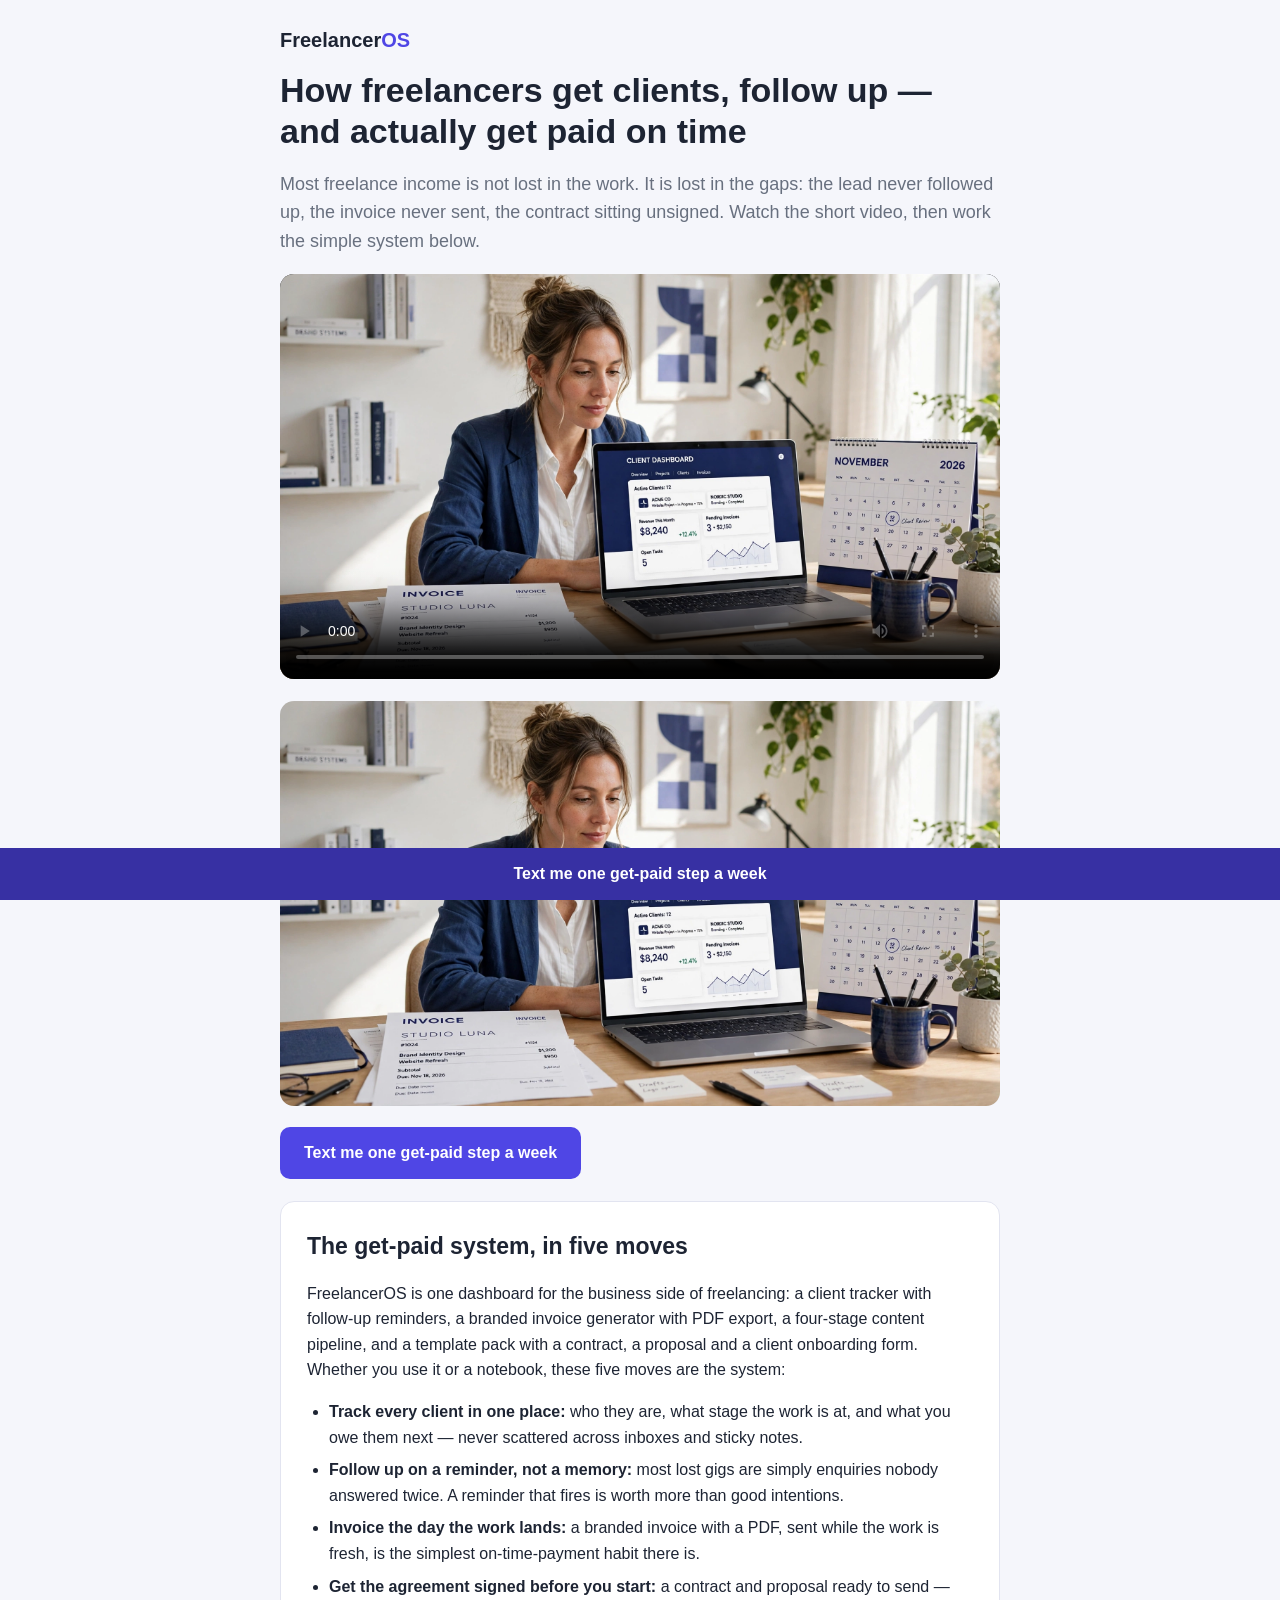
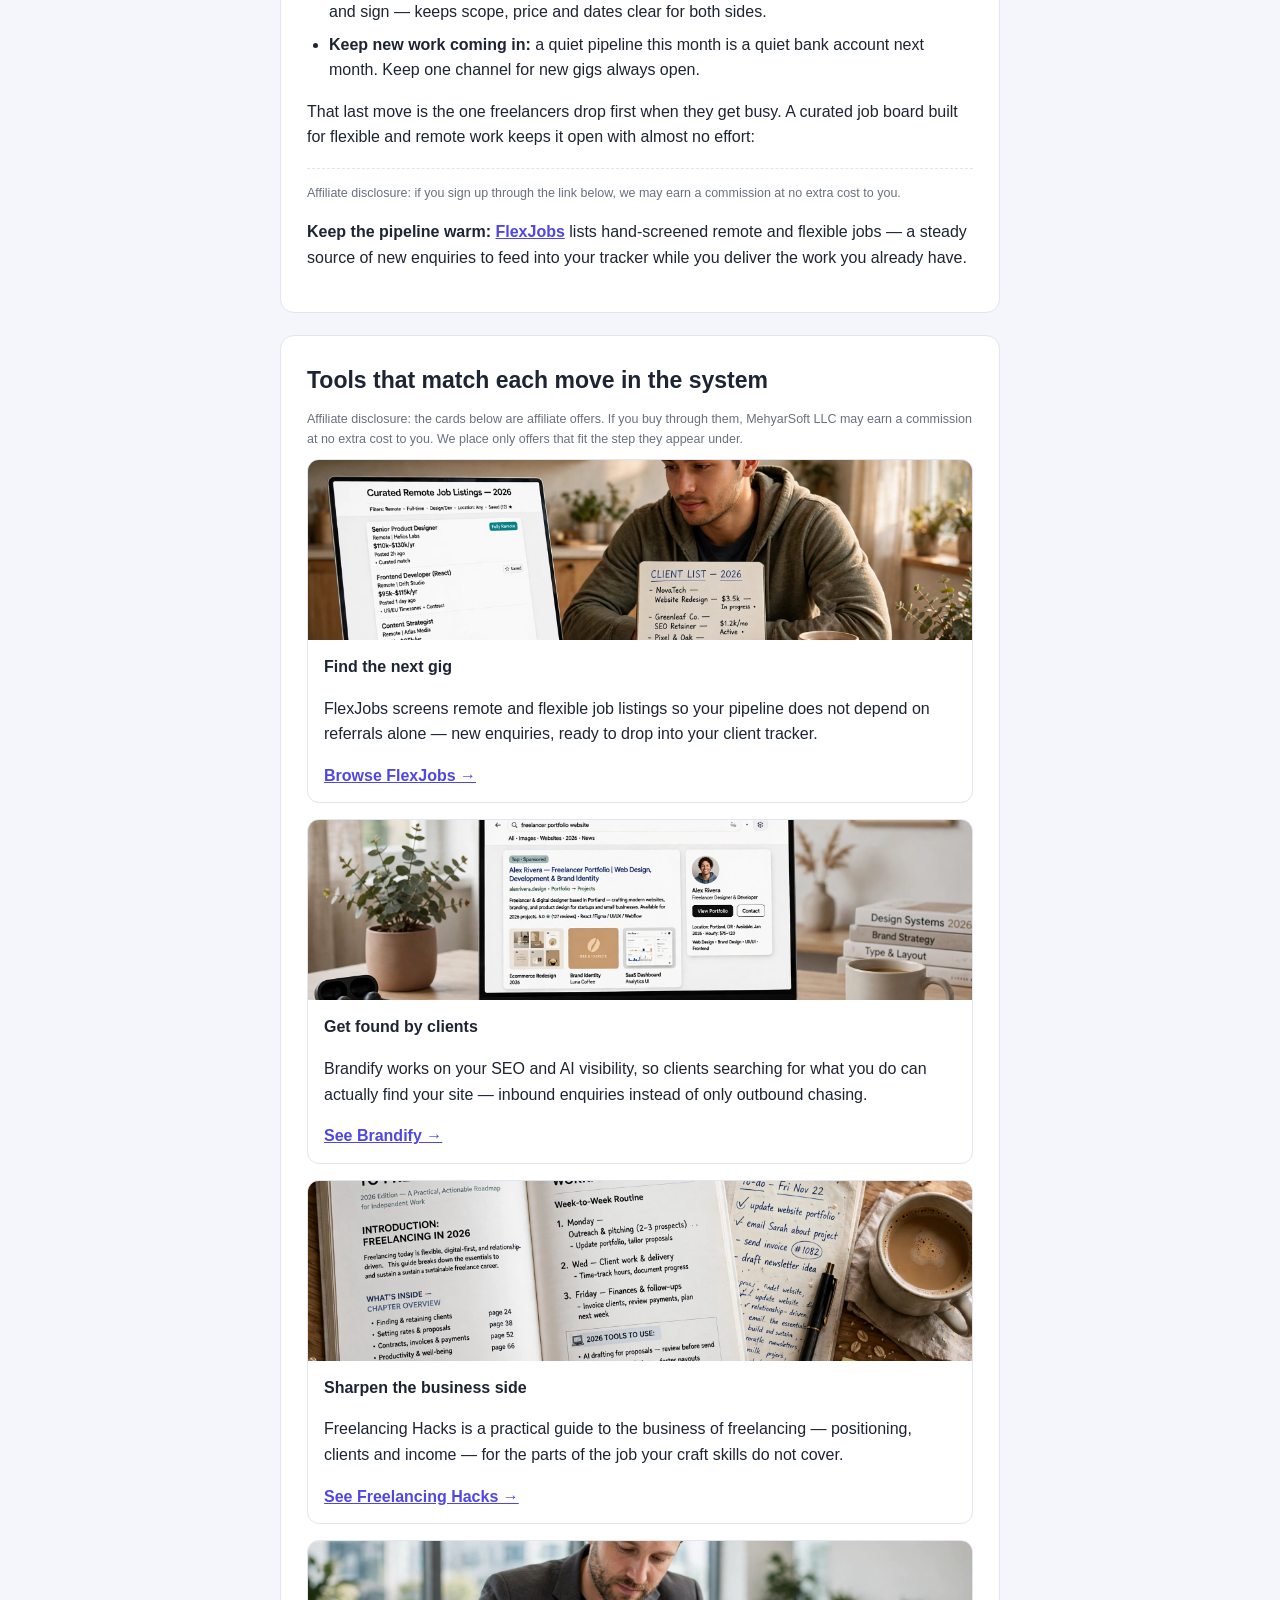
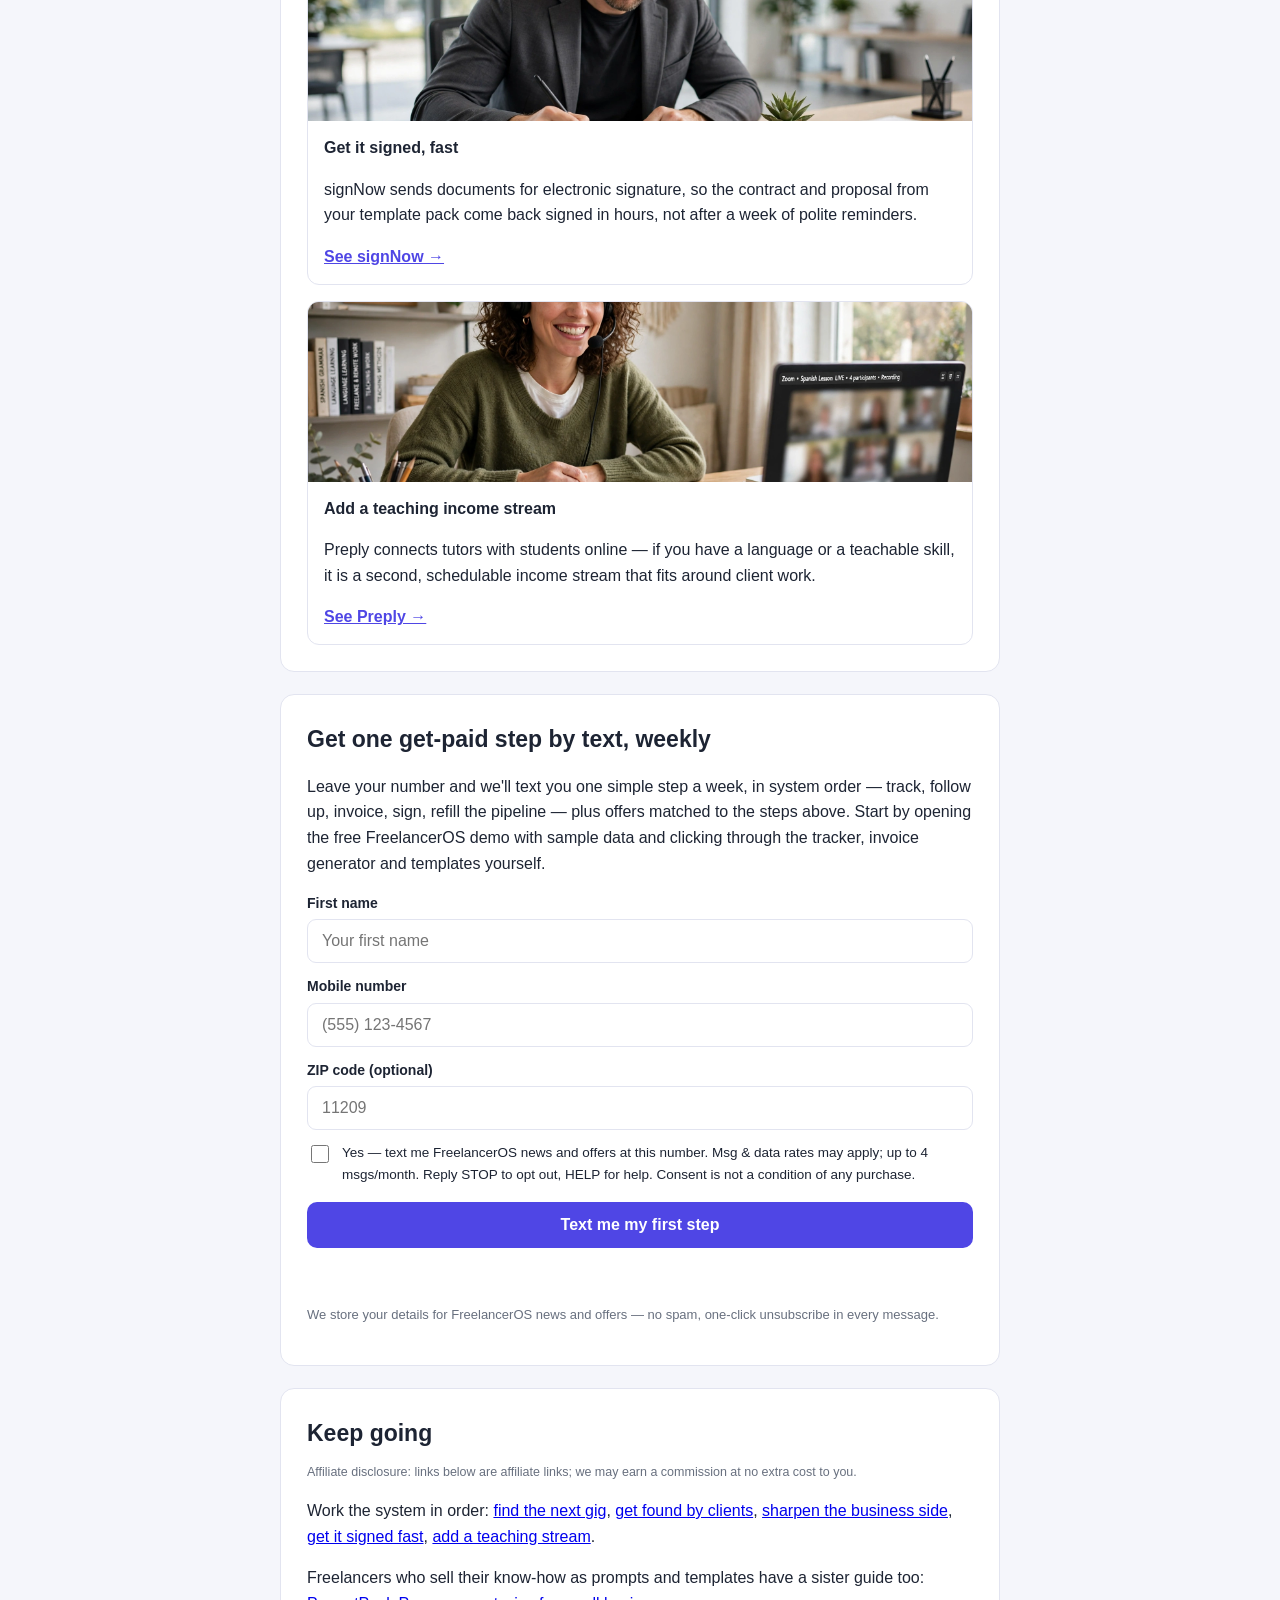
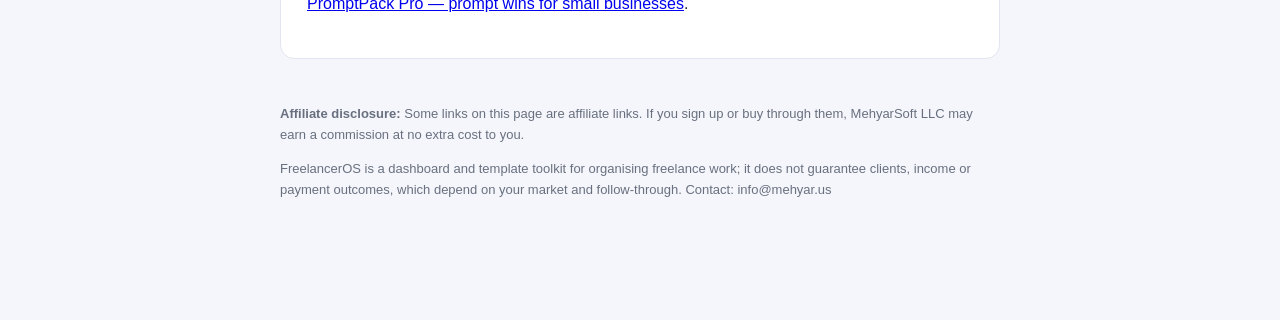
==== get-paid/index.html @ aeab5cea "LP-12 FreelancerOS get-paid funnel page: subscribe-phone endpoint (freelanceros_sms_subscribers) + p" ====
<!DOCTYPE html>
<html lang="en">
<head>
<meta charset="UTF-8">
<meta name="viewport" content="width=device-width, initial-scale=1.0">
<title>How Freelancers Get Clients, Follow Up and Get Paid on Time | FreelancerOS</title>
<meta name="description" content="Freelancing falls apart in the follow-up. A simple system to track clients, send branded invoices, get contracts signed and keep new work coming in — plus the tools that help.">
<meta property="og:title" content="Freelancers: Stop Losing Work in the Follow-Up">
<meta property="og:description" content="Track every client, follow up on time, invoice in your own brand and get signed faster — one dashboard, plus the tools that keep new gigs coming in.">
<meta property="og:type" content="article">
<meta property="og:url" content="https://freelanceros.mehyar.us/get-paid/">
<meta property="og:image" content="https://freelanceros.mehyar.us/get-paid/hero.webp">
<style>
:root{--ink:#1d2433;--muted:#68707f;--accent:#4f46e5;--accent-dark:#3730a3;--bg:#f5f6fb;--card:#fff;--line:#e2e4f0;--ok:#177245}
*{box-sizing:border-box}body{margin:0;font-family:-apple-system,BlinkMacSystemFont,"Segoe UI",Roboto,Helvetica,Arial,sans-serif;color:var(--ink);background:var(--bg);line-height:1.6;padding-bottom:76px}
.wrap{max-width:760px;margin:0 auto;padding:0 20px}
.brand{font-weight:800;font-size:20px;padding:24px 0 4px}.brand span{color:var(--accent)}
h1{font-size:34px;line-height:1.2;margin:10px 0 12px}.hero p{font-size:18px;color:var(--muted)}
video{width:100%;border-radius:14px;background:#000}
.hero-img{width:100%;border-radius:14px;margin-top:14px}
.cta{display:inline-block;background:var(--accent);color:#fff;text-decoration:none;font-weight:700;padding:13px 24px;border-radius:10px;margin-top:14px}
section{background:var(--card);border:1px solid var(--line);border-radius:14px;padding:26px;margin:22px 0}
h2{font-size:23px;margin:0 0 10px}ul{padding-left:22px}li{margin-bottom:7px}
.disclosure{font-size:12.5px;color:var(--muted);margin:0 0 10px}
.cards{display:grid;gap:16px}.ocard{border:1px solid var(--line);border-radius:12px;overflow:hidden}.ocard img{width:100%;height:180px;object-fit:cover;display:block}.ocard div{padding:14px 16px}.ocard a{color:var(--accent);font-weight:700}
.affiliate{border-top:1px dashed var(--line);margin-top:18px;padding-top:14px}.affiliate a{color:var(--accent);font-weight:700}
form{display:grid;gap:12px}label{font-size:14px;font-weight:600;display:block;margin-bottom:5px}
input[type=text],input[type=tel]{width:100%;padding:12px 14px;border:1px solid var(--line);border-radius:9px;font-size:16px}
.consent{display:flex;gap:10px;align-items:flex-start;font-size:13.5px;font-weight:400}.consent input{margin-top:3px;width:18px;height:18px;flex:none}
button{background:var(--accent);color:#fff;border:0;border-radius:10px;padding:14px;font-size:16px;font-weight:700;cursor:pointer}
.form-note{font-size:13px;color:var(--muted)}.form-msg{font-size:14px;min-height:20px}.form-msg.ok{color:var(--ok)}.form-msg.err{color:#b3261e}
footer{font-size:13px;color:var(--muted);padding:10px 0 30px}
.sticky{position:fixed;left:0;right:0;bottom:0;background:var(--accent-dark);text-align:center;padding:13px}.sticky a{color:#fff;font-weight:700;text-decoration:none}
</style>
</head>
<body>
<div class="wrap">

<!-- STEP 1 HERO -->
<div class="hero">
<div class="brand">Freelancer<span>OS</span></div>
<h1>How freelancers get clients, follow up — and actually get paid on time</h1>
<p>Most freelance income is not lost in the work. It is lost in the gaps: the lead never followed up, the invoice never sent, the contract sitting unsigned. Watch the short video, then work the simple system below.</p>
<video controls preload="metadata" poster="hero.webp" src="https://cdn.mehyar.us/freelanceros/get-paid.mp4"></video>
<img class="hero-img" src="hero.webp" alt="A freelance designer in a bright home office checking a clean client dashboard on a laptop, invoices and a calendar beside her">
<br><a class="cta" href="#text-signup">Text me one get-paid step a week</a>
</div>

<!-- STEP 2 VALUE + WOVEN OFFER -->
<section>
<h2>The get-paid system, in five moves</h2>
<p>FreelancerOS is one dashboard for the business side of freelancing: a client tracker with follow-up reminders, a branded invoice generator with PDF export, a four-stage content pipeline, and a template pack with a contract, a proposal and a client onboarding form. Whether you use it or a notebook, these five moves are the system:</p>
<ul>
<li><b>Track every client in one place:</b> who they are, what stage the work is at, and what you owe them next — never scattered across inboxes and sticky notes.</li>
<li><b>Follow up on a reminder, not a memory:</b> most lost gigs are simply enquiries nobody answered twice. A reminder that fires is worth more than good intentions.</li>
<li><b>Invoice the day the work lands:</b> a branded invoice with a PDF, sent while the work is fresh, is the simplest on-time-payment habit there is.</li>
<li><b>Get the agreement signed before you start:</b> a contract and proposal ready to send — and sign — keeps scope, price and dates clear for both sides.</li>
<li><b>Keep new work coming in:</b> a quiet pipeline this month is a quiet bank account next month. Keep one channel for new gigs always open.</li>
</ul>
<p>That last move is the one freelancers drop first when they get busy. A curated job board built for flexible and remote work keeps it open with almost no effort:</p>
<div class="affiliate">
<p class="disclosure">Affiliate disclosure: if you sign up through the link below, we may earn a commission at no extra cost to you.</p>
<p><b>Keep the pipeline warm:</b> <a href="https://go.mehyar.us/77d11496e107" rel="sponsored" target="_blank">FlexJobs</a> lists hand-screened remote and flexible jobs — a steady source of new enquiries to feed into your tracker while you deliver the work you already have.</p>
</div>
</section>

<!-- STEP 3 OFFER CARDS -->
<section>
<h2>Tools that match each move in the system</h2>
<p class="disclosure">Affiliate disclosure: the cards below are affiliate offers. If you buy through them, MehyarSoft LLC may earn a commission at no extra cost to you. We place only offers that fit the step they appear under.</p>
<div class="cards">
<div class="ocard"><img src="card-flexjobs.webp" alt="A freelancer browsing curated remote job listings on a laptop at a kitchen table"><div><b>Find the next gig</b><p>FlexJobs screens remote and flexible job listings so your pipeline does not depend on referrals alone — new enquiries, ready to drop into your client tracker.</p><a href="https://go.mehyar.us/77d11496e107" rel="sponsored" target="_blank">Browse FlexJobs →</a></div></div>
<div class="ocard"><img src="card-brandify.webp" alt="A freelancer's portfolio website appearing in search results on a laptop screen"><div><b>Get found by clients</b><p>Brandify works on your SEO and AI visibility, so clients searching for what you do can actually find your site — inbound enquiries instead of only outbound chasing.</p><a href="https://go.mehyar.us/6a2f6483fe52" rel="sponsored" target="_blank">See Brandify →</a></div></div>
<div class="ocard"><img src="card-hacks.webp" alt="An open practical guidebook about freelancing on a desk beside a notebook and coffee"><div><b>Sharpen the business side</b><p>Freelancing Hacks is a practical guide to the business of freelancing — positioning, clients and income — for the parts of the job your craft skills do not cover.</p><a href="https://go.mehyar.us/88a47c7dd7df" rel="sponsored" target="_blank">See Freelancing Hacks →</a></div></div>
<div class="ocard"><img src="card-signnow.webp" alt="A client signing a contract electronically on a tablet with a stylus"><div><b>Get it signed, fast</b><p>signNow sends documents for electronic signature, so the contract and proposal from your template pack come back signed in hours, not after a week of polite reminders.</p><a href="https://go.mehyar.us/80c5aa610af0" rel="sponsored" target="_blank">See signNow →</a></div></div>
<div class="ocard"><img src="card-preply.webp" alt="A freelancer teaching a language lesson over a video call from a home office"><div><b>Add a teaching income stream</b><p>Preply connects tutors with students online — if you have a language or a teachable skill, it is a second, schedulable income stream that fits around client work.</p><a href="https://go.mehyar.us/95b31007f829" rel="sponsored" target="_blank">See Preply →</a></div></div>
</div>
</section>

<!-- STEP 4 SIGNUP -->
<section id="text-signup">
<h2>Get one get-paid step by text, weekly</h2>
<p>Leave your number and we'll text you one simple step a week, in system order — track, follow up, invoice, sign, refill the pipeline — plus offers matched to the steps above. Start by opening the free FreelancerOS demo with sample data and clicking through the tracker, invoice generator and templates yourself.</p>
<form id="sms-form" novalidate>
<div><label for="f-name">First name</label><input type="text" id="f-name" name="first_name" autocomplete="given-name" placeholder="Your first name"></div>
<div><label for="f-phone">Mobile number</label><input type="tel" id="f-phone" name="phone" autocomplete="tel" placeholder="(555) 123-4567" required></div>
<div><label for="f-zip">ZIP code (optional)</label><input type="text" id="f-zip" name="zip" autocomplete="postal-code" inputmode="numeric" placeholder="11209"></div>
<label class="consent" for="f-consent"><input type="checkbox" id="f-consent" name="sms_consent" value="true"><span>Yes — text me FreelancerOS news and offers at this number. Msg &amp; data rates may apply; up to 4 msgs/month. Reply STOP to opt out, HELP for help. Consent is not a condition of any purchase.</span></label>
<button type="submit">Text me my first step</button>
<div class="form-msg" id="form-msg" role="status"></div>
<p class="form-note">We store your details for FreelancerOS news and offers — no spam, one-click unsubscribe in every message.</p>
</form>
</section>

<!-- STEP 5 MORE / EXIT -->
<section>
<h2>Keep going</h2>
<p class="disclosure">Affiliate disclosure: links below are affiliate links; we may earn a commission at no extra cost to you.</p>
<p>Work the system in order: <a href="https://go.mehyar.us/77d11496e107" rel="sponsored" target="_blank">find the next gig</a>, <a href="https://go.mehyar.us/6a2f6483fe52" rel="sponsored" target="_blank">get found by clients</a>, <a href="https://go.mehyar.us/88a47c7dd7df" rel="sponsored" target="_blank">sharpen the business side</a>, <a href="https://go.mehyar.us/80c5aa610af0" rel="sponsored" target="_blank">get it signed fast</a>, <a href="https://go.mehyar.us/95b31007f829" rel="sponsored" target="_blank">add a teaching stream</a>.</p>
<p>Freelancers who sell their know-how as prompts and templates have a sister guide too: <a href="https://promptpack.mehyar.us/prompt-wins/">PromptPack Pro — prompt wins for small businesses</a>.</p>
</section>

<footer>
<p><b>Affiliate disclosure:</b> Some links on this page are affiliate links. If you sign up or buy through them, MehyarSoft LLC may earn a commission at no extra cost to you.</p>
<p>FreelancerOS is a dashboard and template toolkit for organising freelance work; it does not guarantee clients, income or payment outcomes, which depend on your market and follow-through. Contact: info@mehyar.us</p>
</footer>
</div>
<div class="sticky"><a href="#text-signup">Text me one get-paid step a week</a></div>
<script>
document.getElementById('sms-form').addEventListener('submit', async function(e){e.preventDefault();var msg=document.getElementById('form-msg');var phone=document.getElementById('f-phone').value.trim();var consent=document.getElementById('f-consent').checked;msg.className='form-msg';if(!phone){msg.classList.add('err');msg.textContent='Please enter your mobile number.';return;}if(!consent){msg.classList.add('err');msg.textContent='Please tick the consent box so we are allowed to text you.';return;}var payload={phone:phone,first_name:document.getElementById('f-name').value.trim(),zip:document.getElementById('f-zip').value.trim(),sms_consent:true,source:'get-paid',consent_version:'fleet-sms-v1-2026-11-21'};try{var res=await fetch('https://freelanceros.mehyar.us/api/subscribe-phone',{method:'POST',headers:{'Content-Type':'application/json'},body:JSON.stringify(payload)});var data=await res.json();if(data&&data.ok){msg.classList.add('ok');msg.textContent='You are in — watch for a confirmation text. Reply STOP anytime to end.';e.target.reset();}else{msg.classList.add('err');msg.textContent='Something went wrong: '+((data&&data.error)||'please try again.');}}catch(err){msg.classList.add('err');msg.textContent='Could not reach the signup service — please try again in a moment.';}});
</script>
</body>
</html>
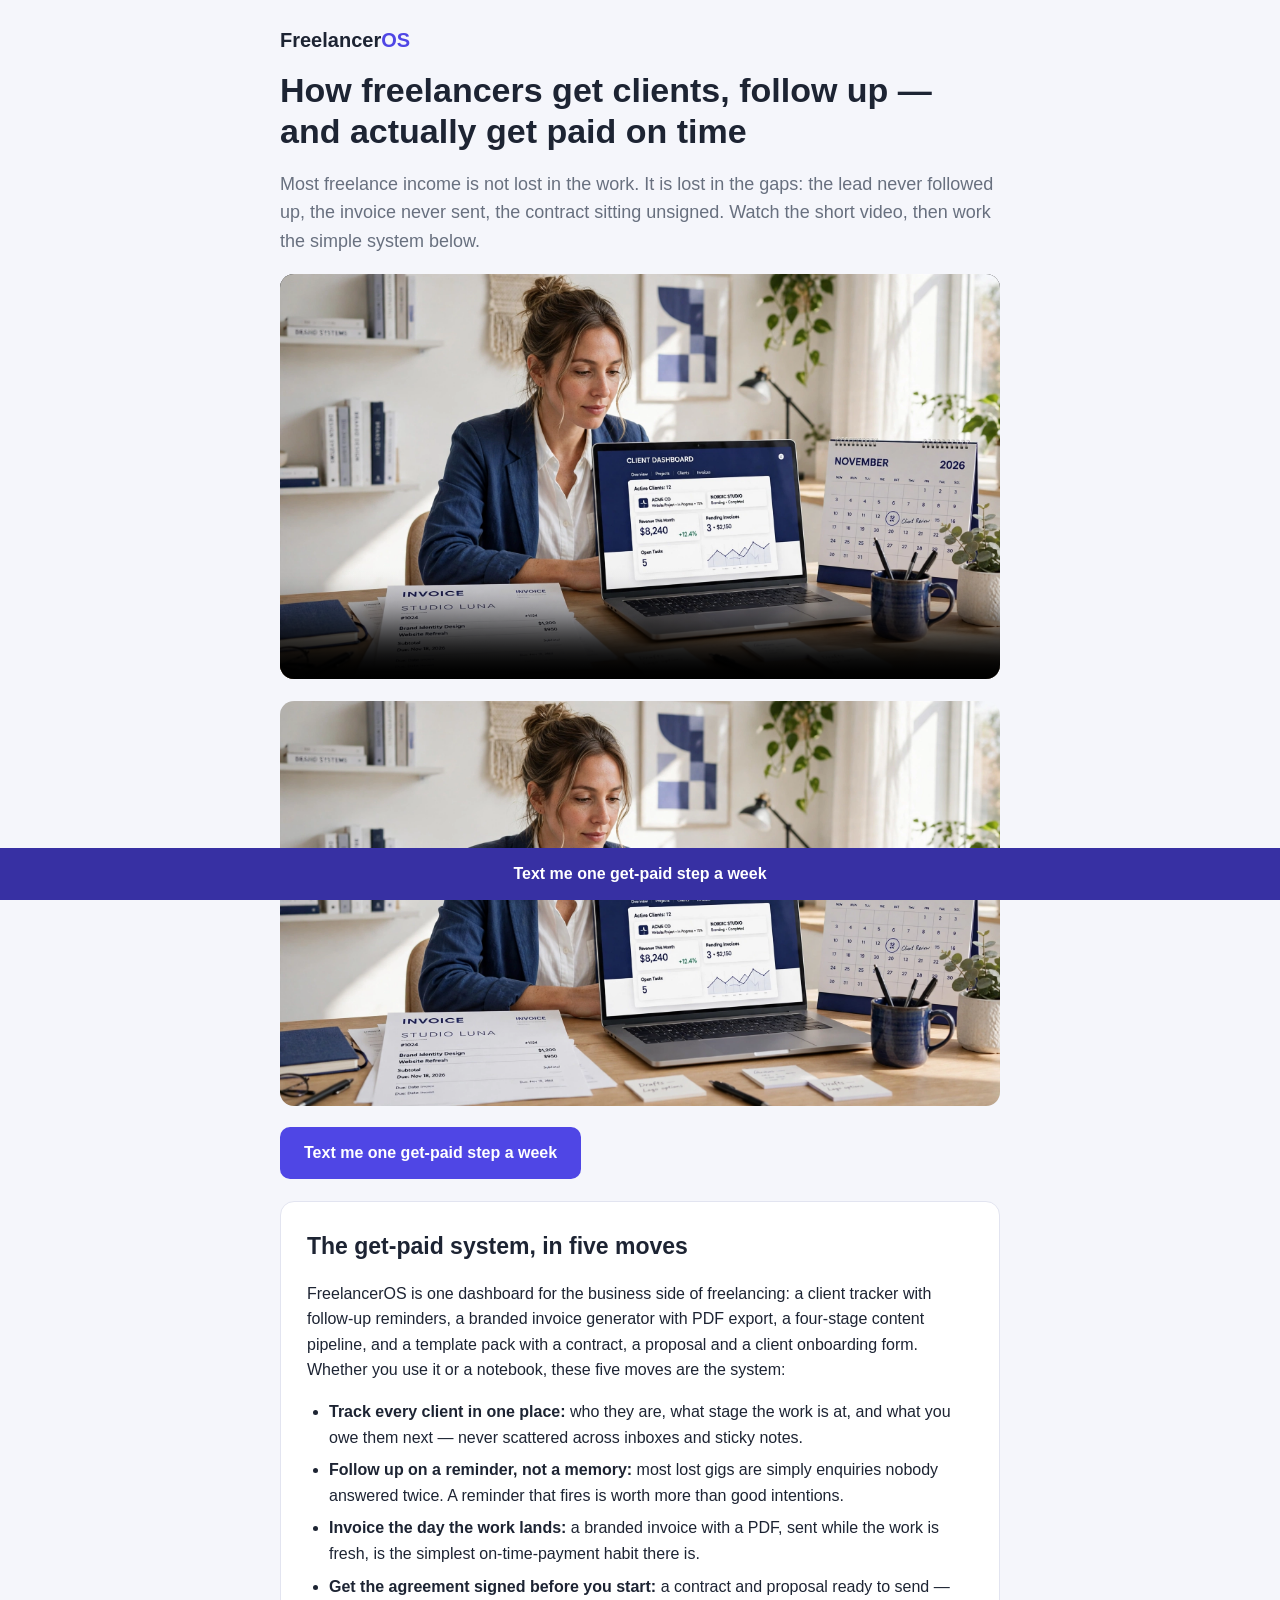
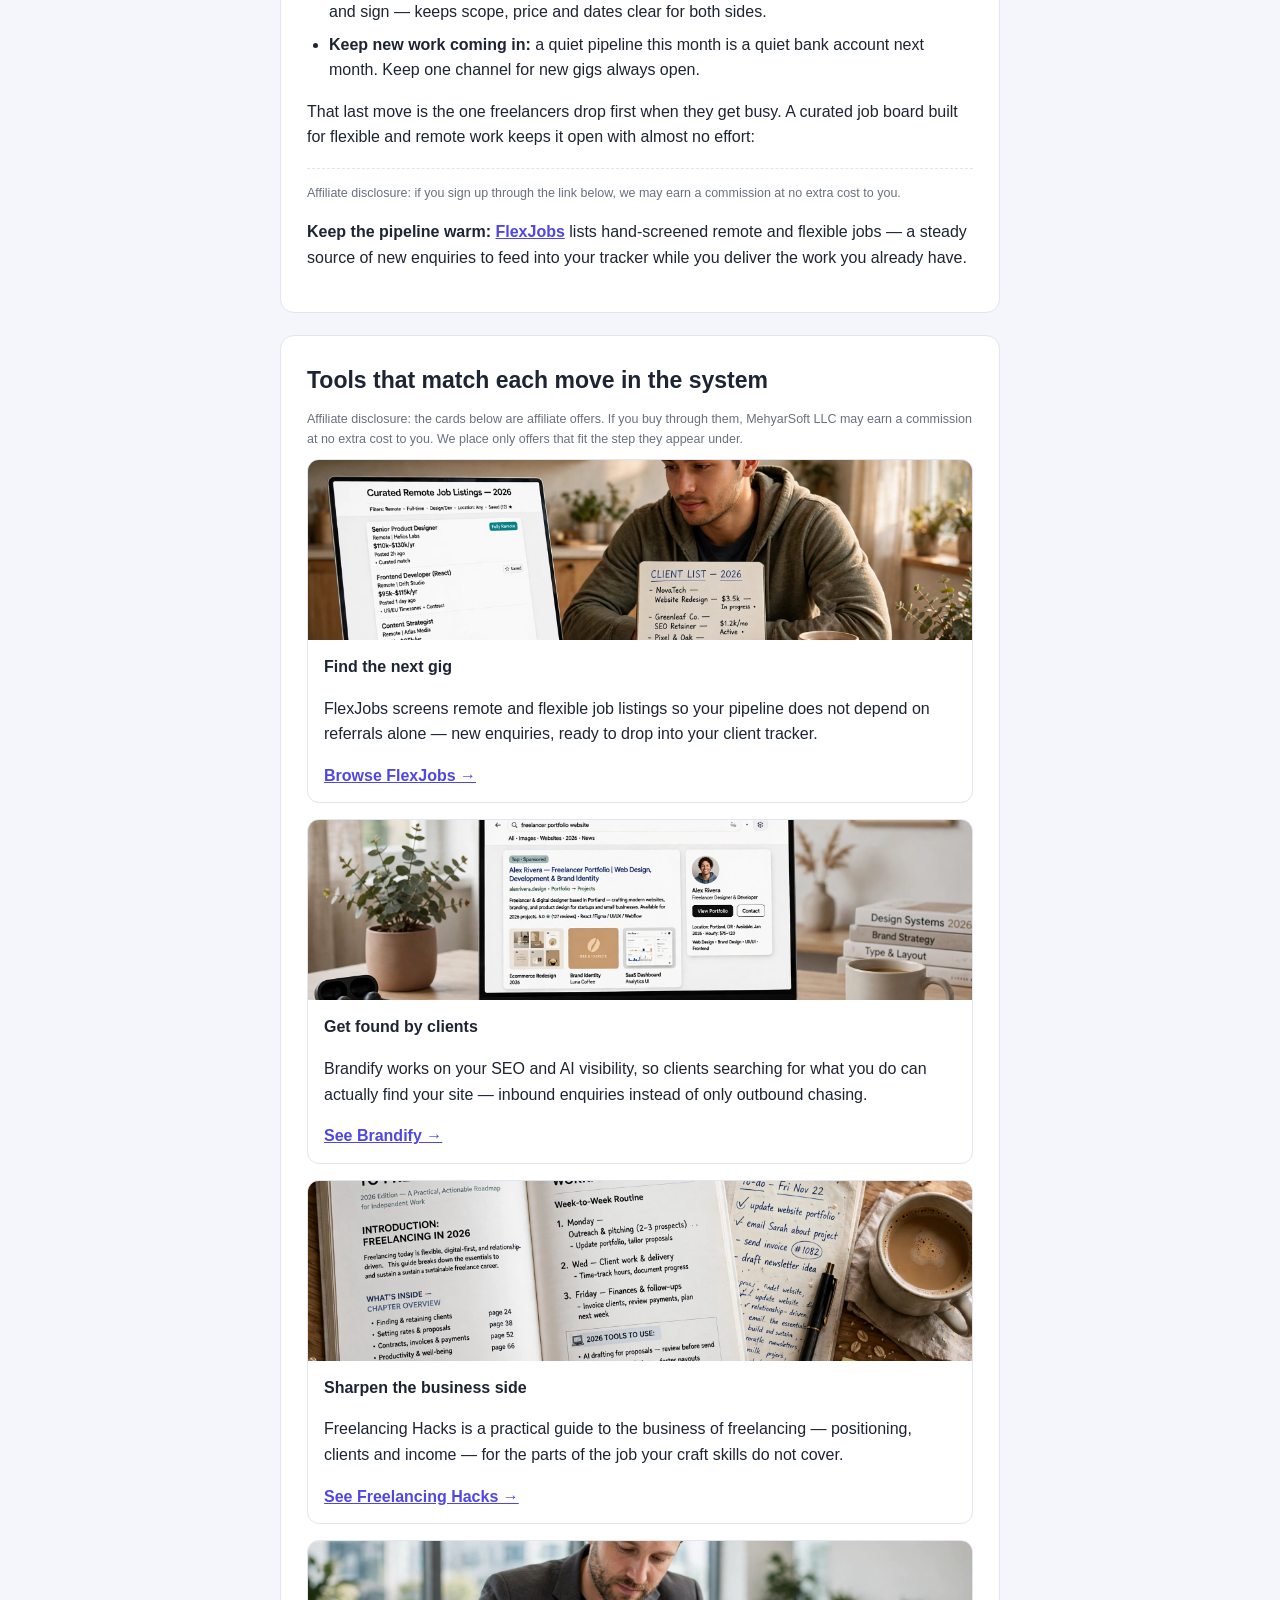
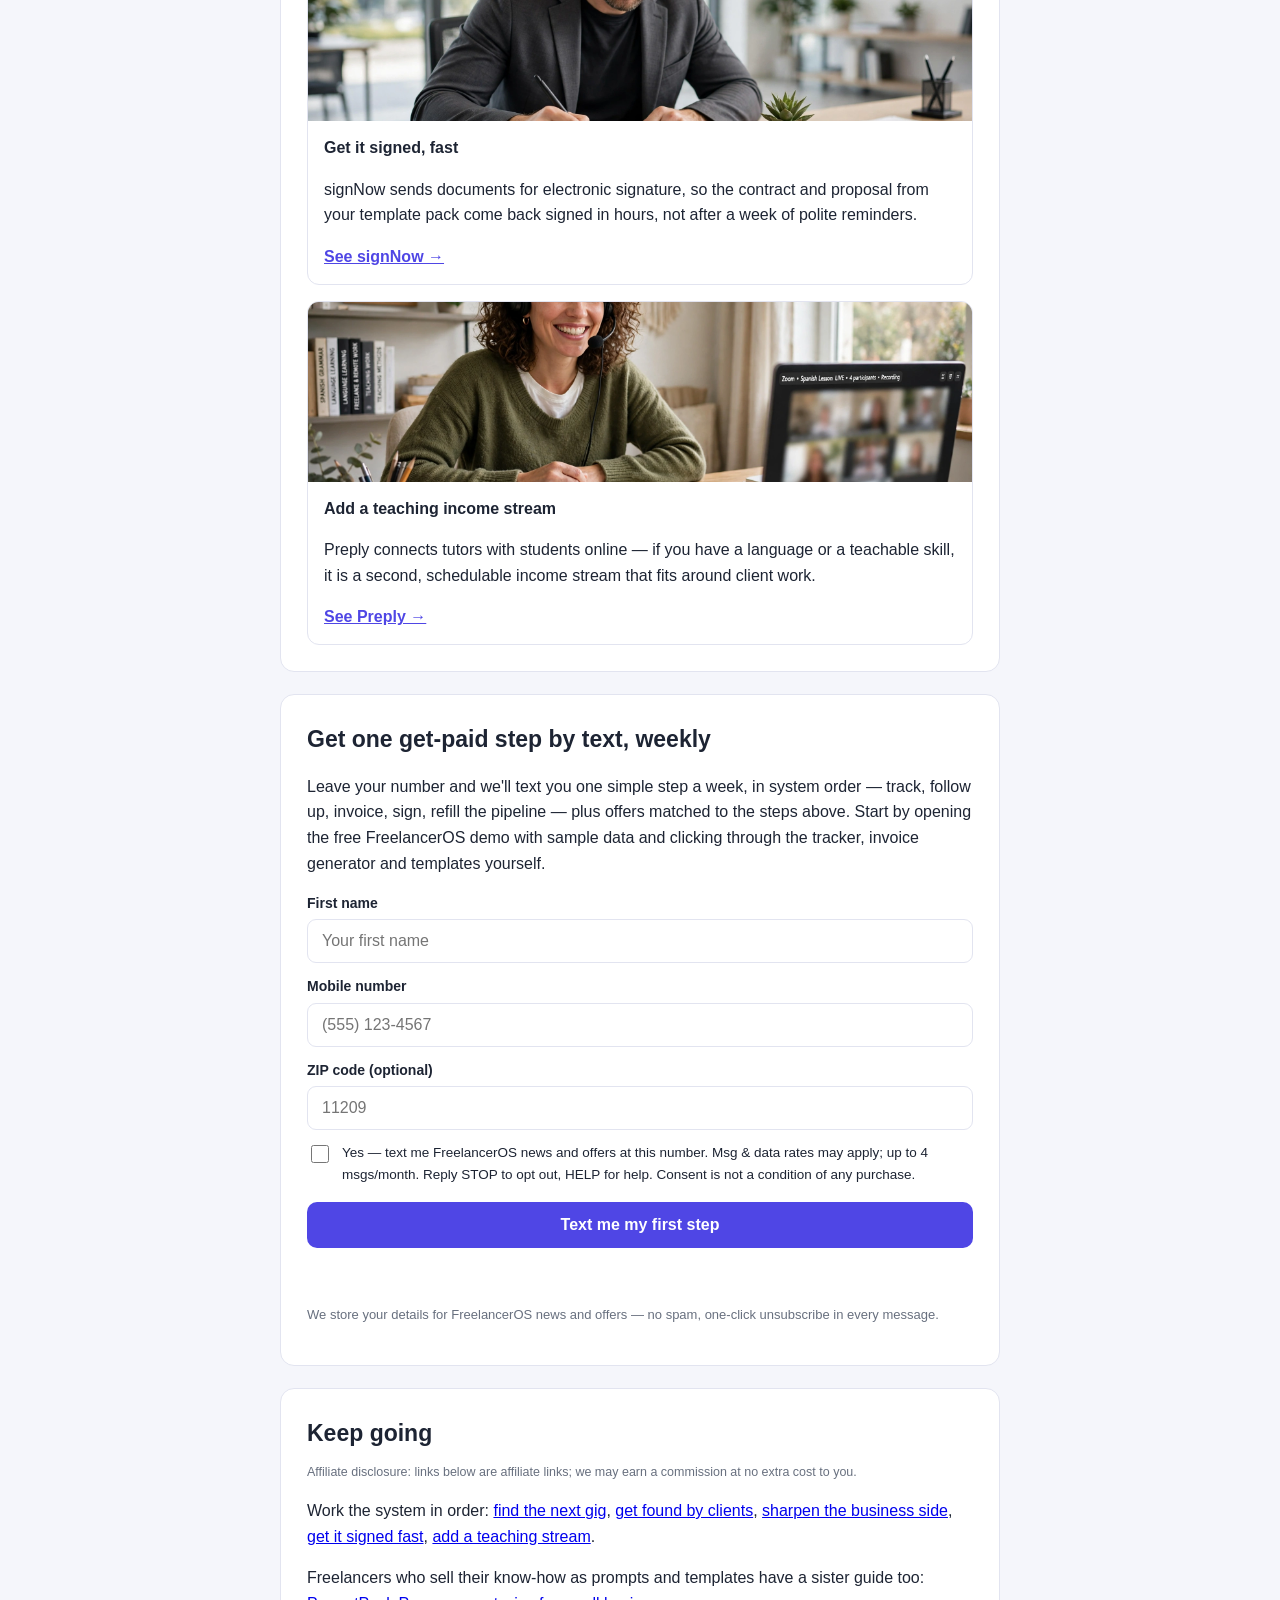
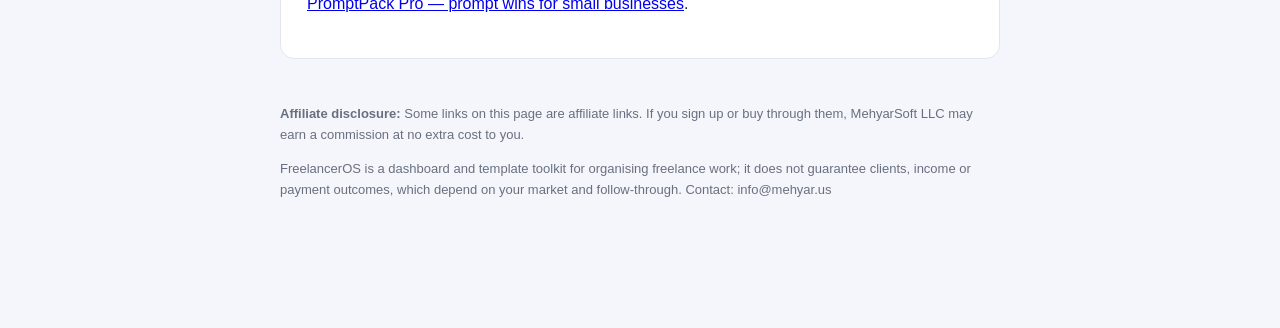
==== commit fd1b2e2a: "get-paid: raise body bottom padding to 84px so the sticky bar never covers the final affiliate discl" ====
--- a/get-paid/index.html
+++ b/get-paid/index.html
@@ -30,7 +30,7 @@
 button{background:var(--accent);color:#fff;border:0;border-radius:10px;padding:14px;font-size:16px;font-weight:700;cursor:pointer}
 .form-note{font-size:13px;color:var(--muted)}.form-msg{font-size:14px;min-height:20px}.form-msg.ok{color:var(--ok)}.form-msg.err{color:#b3261e}
 footer{font-size:13px;color:var(--muted);padding:10px 0 30px}
-.sticky{position:fixed;left:0;right:0;bottom:0;background:var(--accent-dark);text-align:center;padding:13px}.sticky a{color:#fff;font-weight:700;text-decoration:none}
+body{padding-bottom:84px}.sticky{position:fixed;left:0;right:0;bottom:0;background:var(--accent-dark);text-align:center;padding:13px}.sticky a{color:#fff;font-weight:700;text-decoration:none}
 </style>
 </head>
 <body>
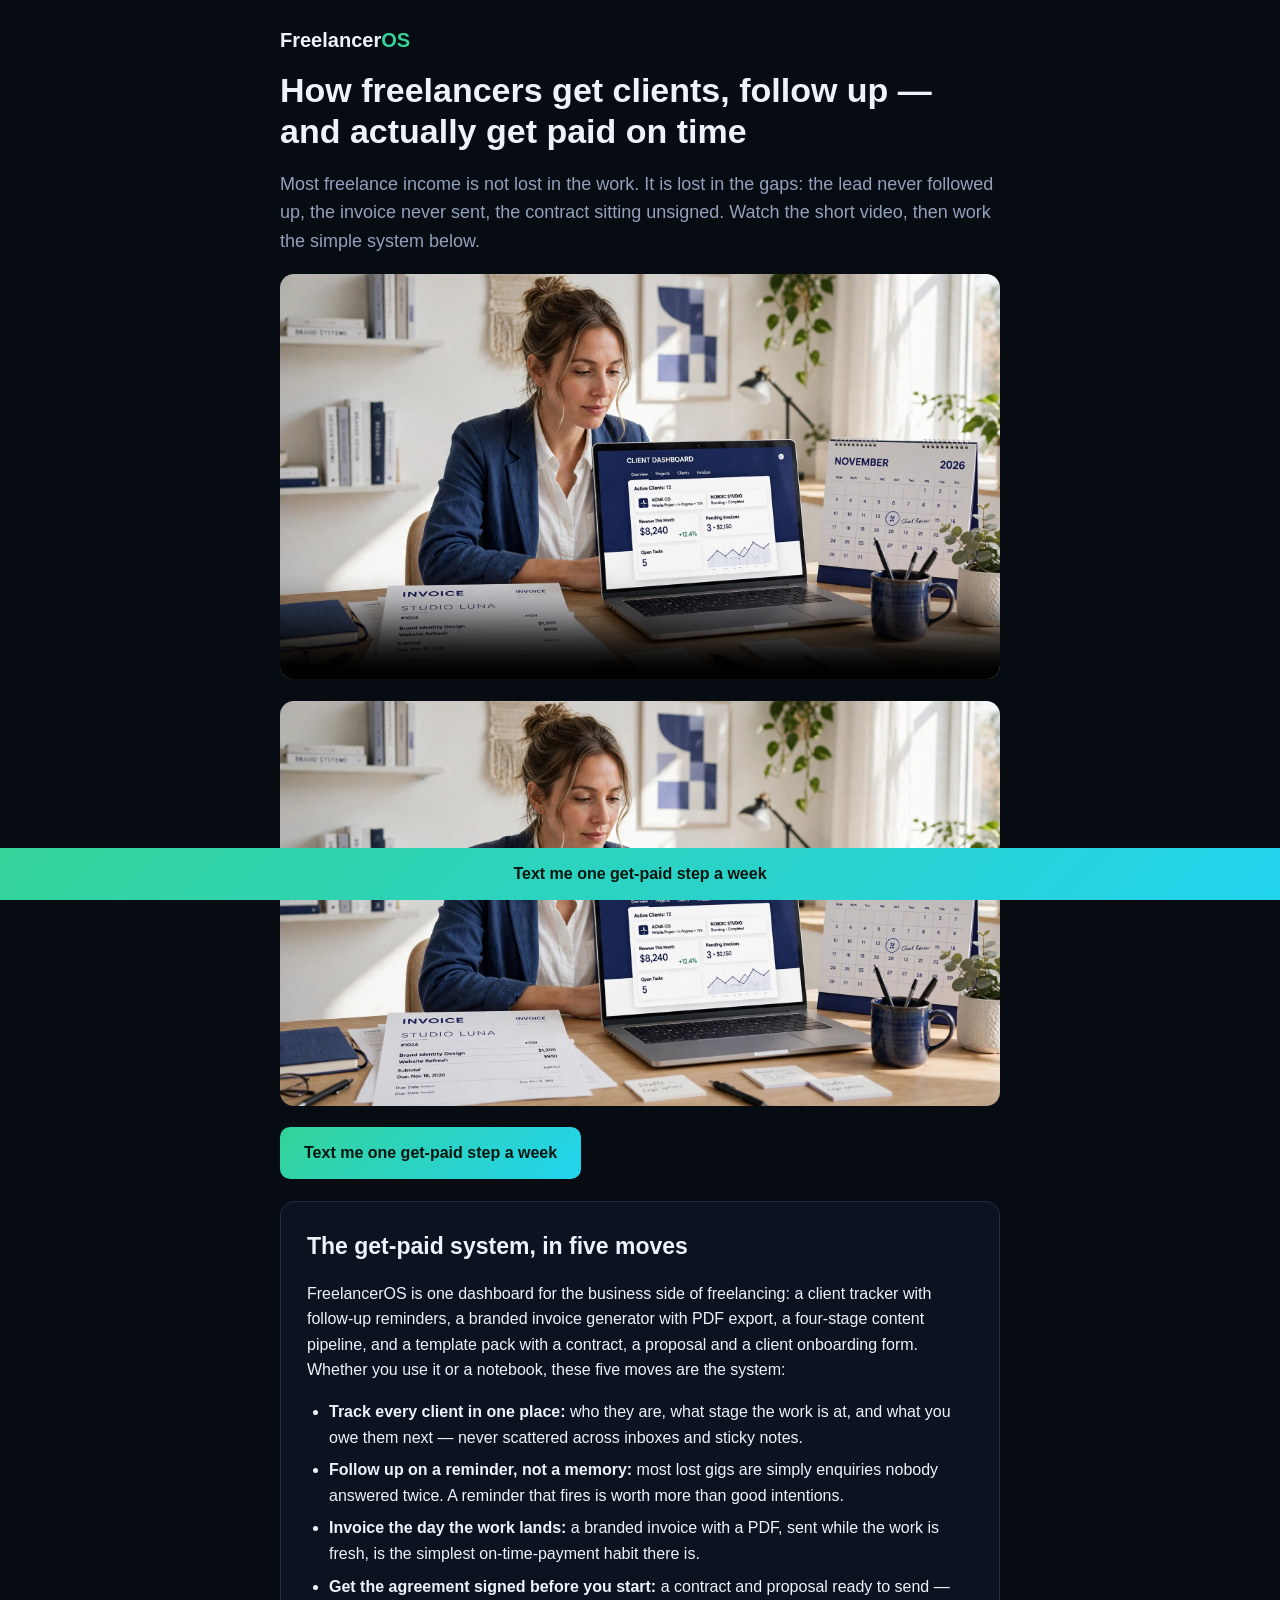
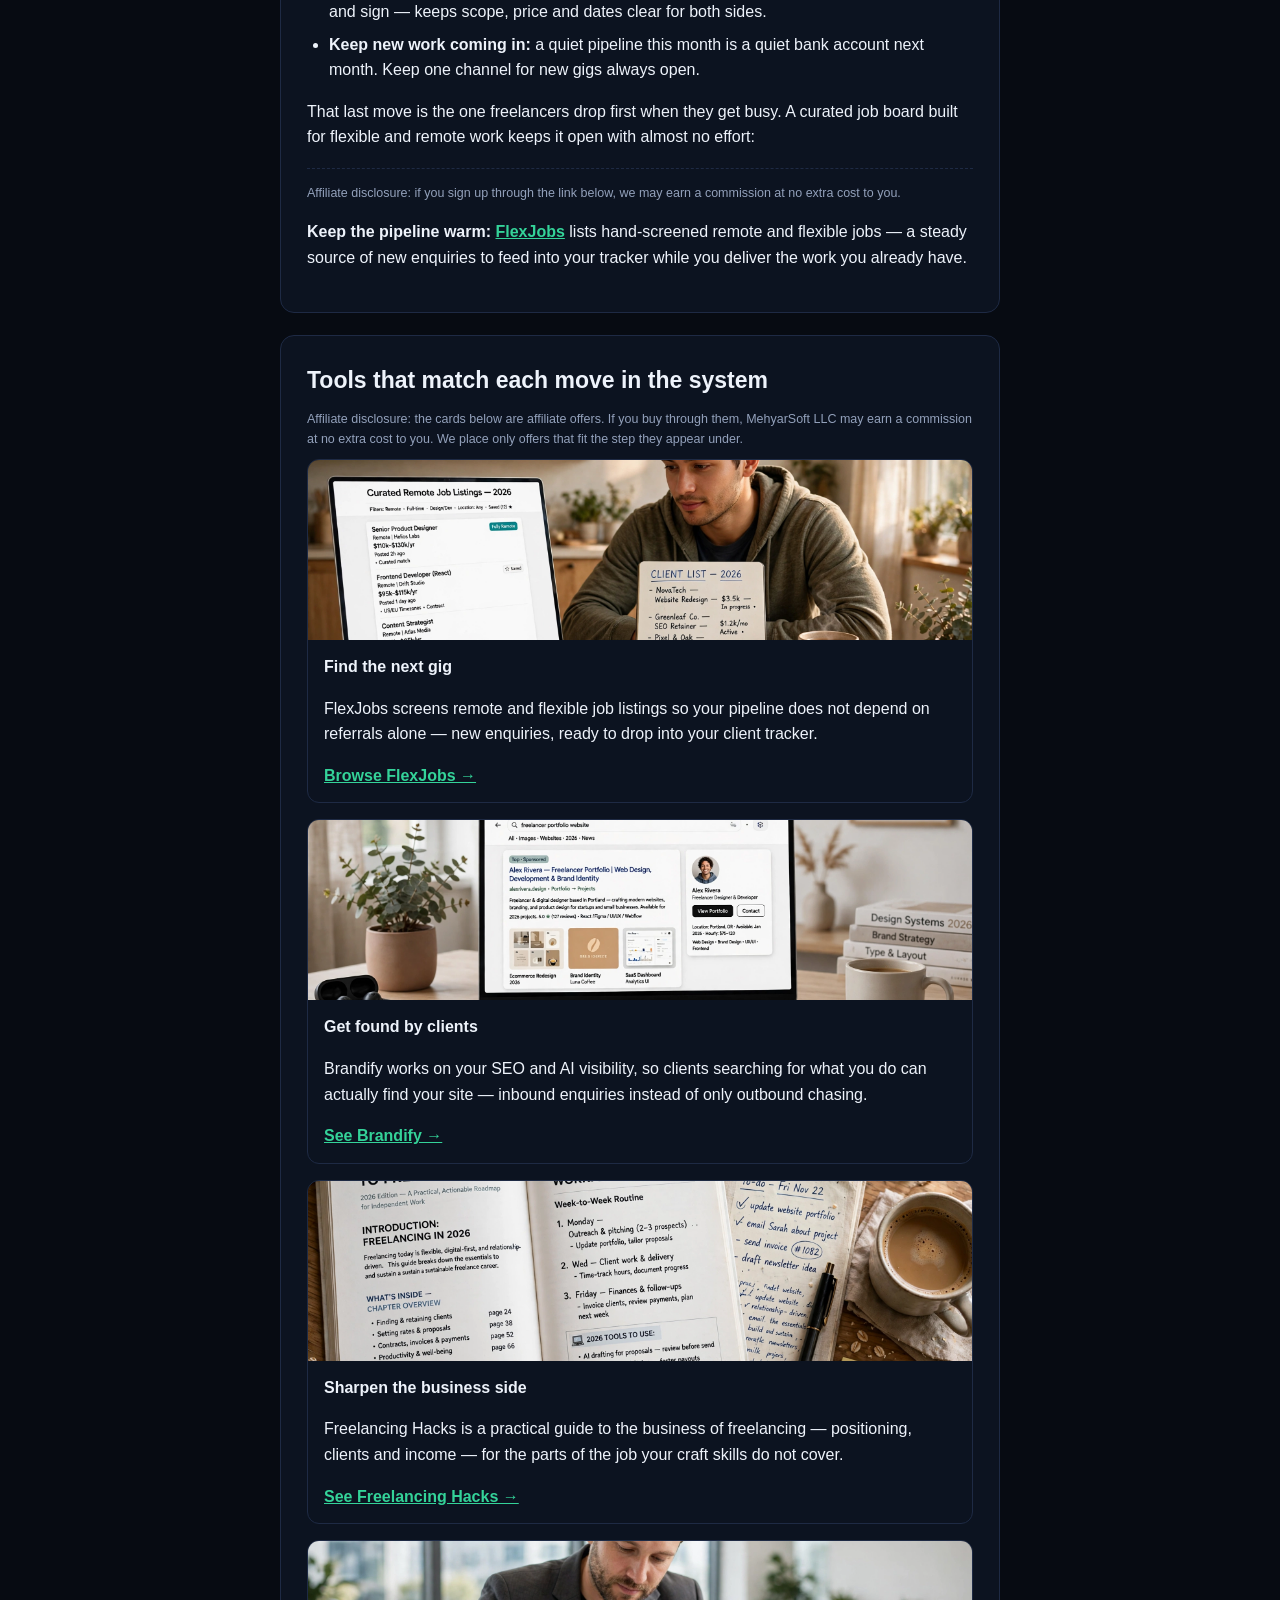
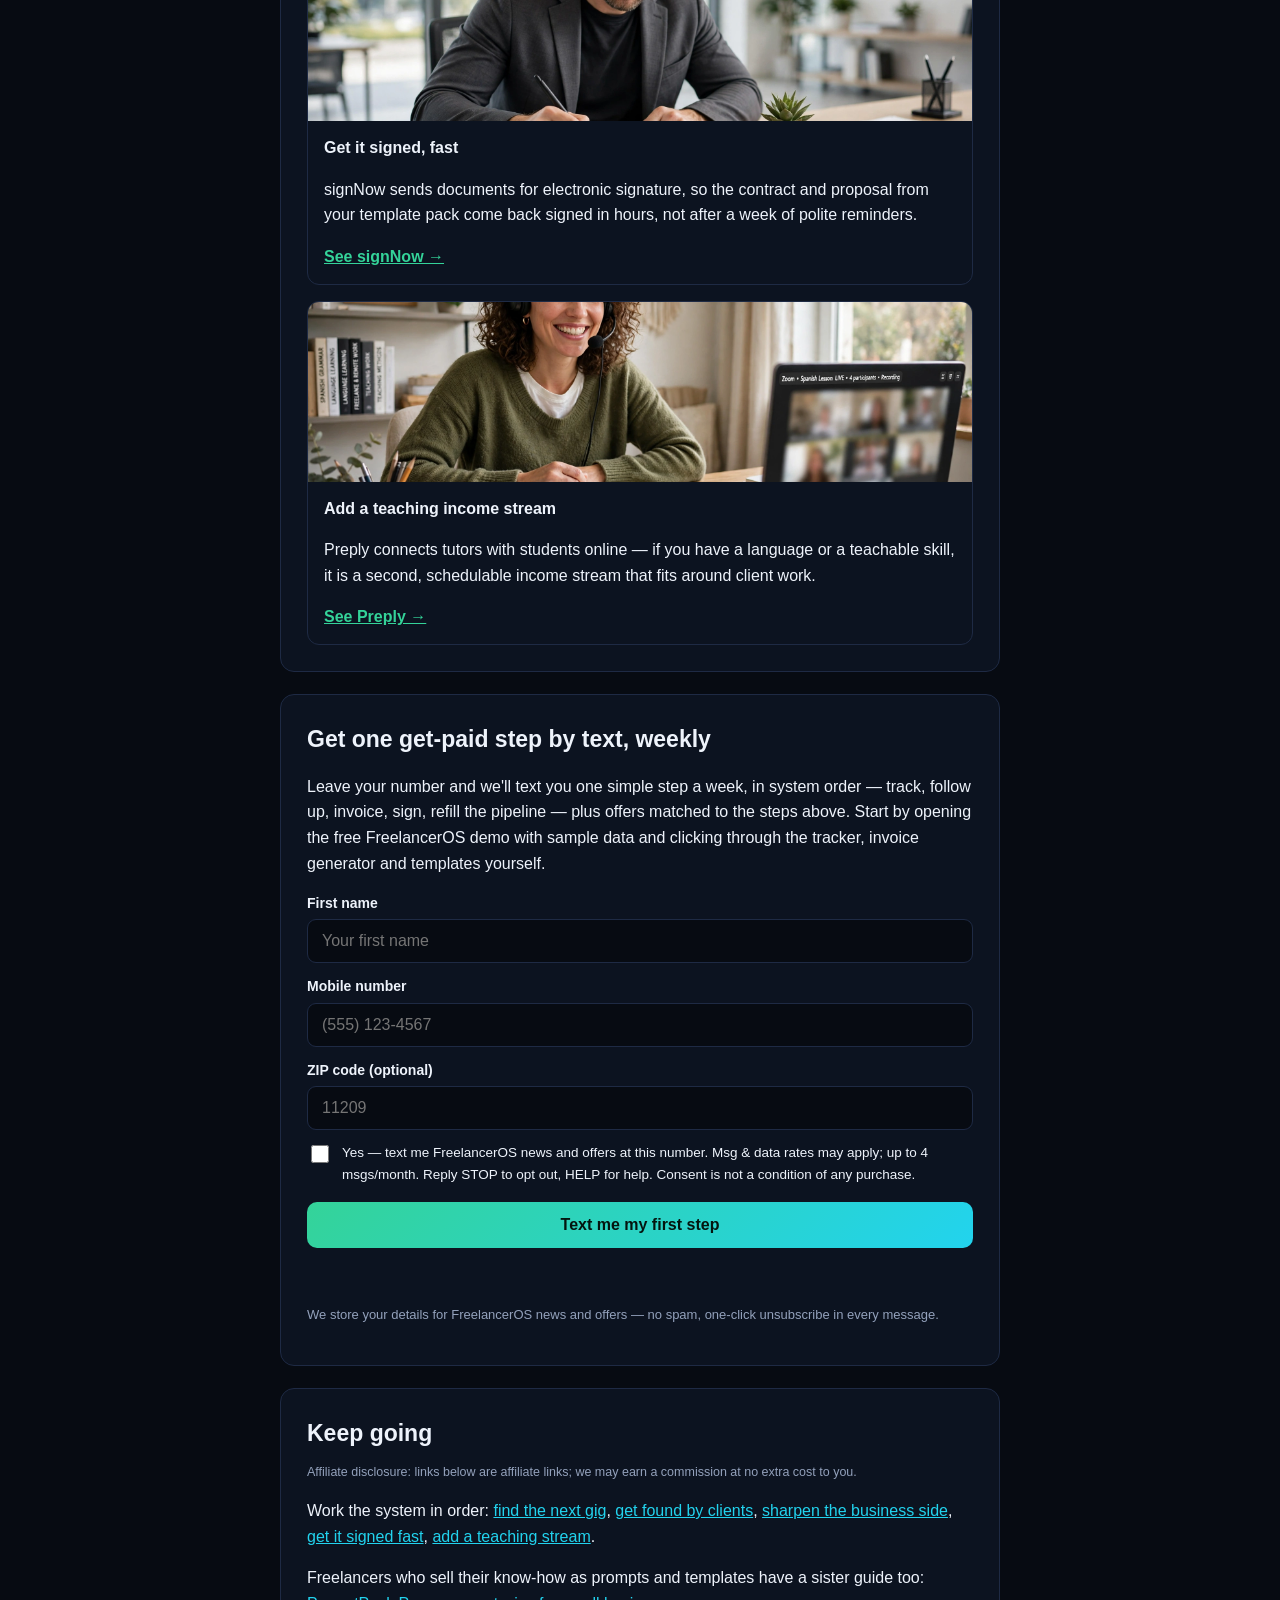
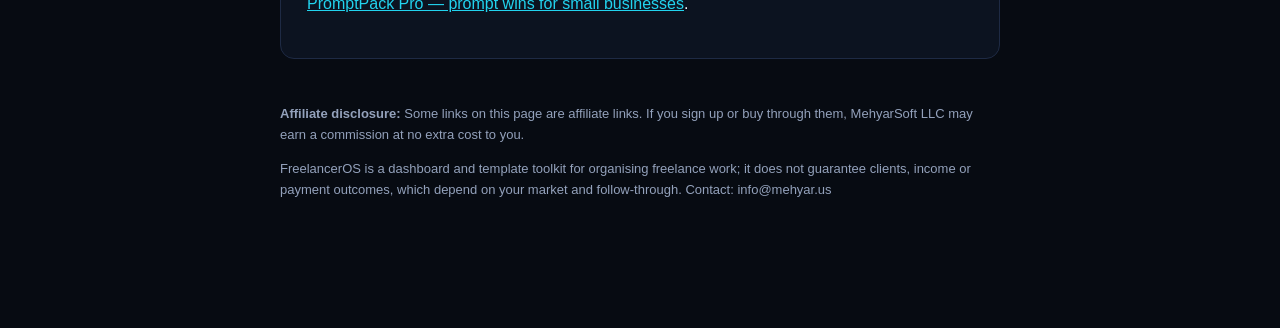
==== commit ab07332a: "get-paid: restyle to the FreelancerOS host theme (dark navy, emerald-cyan gradient) per the Mayor's " ====
--- a/get-paid/index.html
+++ b/get-paid/index.html
@@ -31,6 +31,15 @@
 .form-note{font-size:13px;color:var(--muted)}.form-msg{font-size:14px;min-height:20px}.form-msg.ok{color:var(--ok)}.form-msg.err{color:#b3261e}
 footer{font-size:13px;color:var(--muted);padding:10px 0 30px}
 body{padding-bottom:84px}.sticky{position:fixed;left:0;right:0;bottom:0;background:var(--accent-dark);text-align:center;padding:13px}.sticky a{color:#fff;font-weight:700;text-decoration:none}
+
+/* HOST THEME — FreelancerOS dark, matched to the product site (Mayor's order, 2026-11-22) */
+:root{--ink:#eef3fb;--muted:#93a1bb;--accent:#34d399;--accent-dark:#0f766e;--bg:#070b12;--card:#0c1320;--line:#1e2a44;--ok:#34d399}
+a{color:#22d3ee}
+.cta,button{background:linear-gradient(135deg,#34d399,#22d3ee);color:#04150f}
+input[type=text],input[type=tel]{background:#070b12;color:var(--ink)}
+.form-msg.err{color:#fb7185}
+.sticky{background:linear-gradient(135deg,#34d399,#22d3ee)}
+.sticky a{color:#04150f}
 </style>
 </head>
 <body>
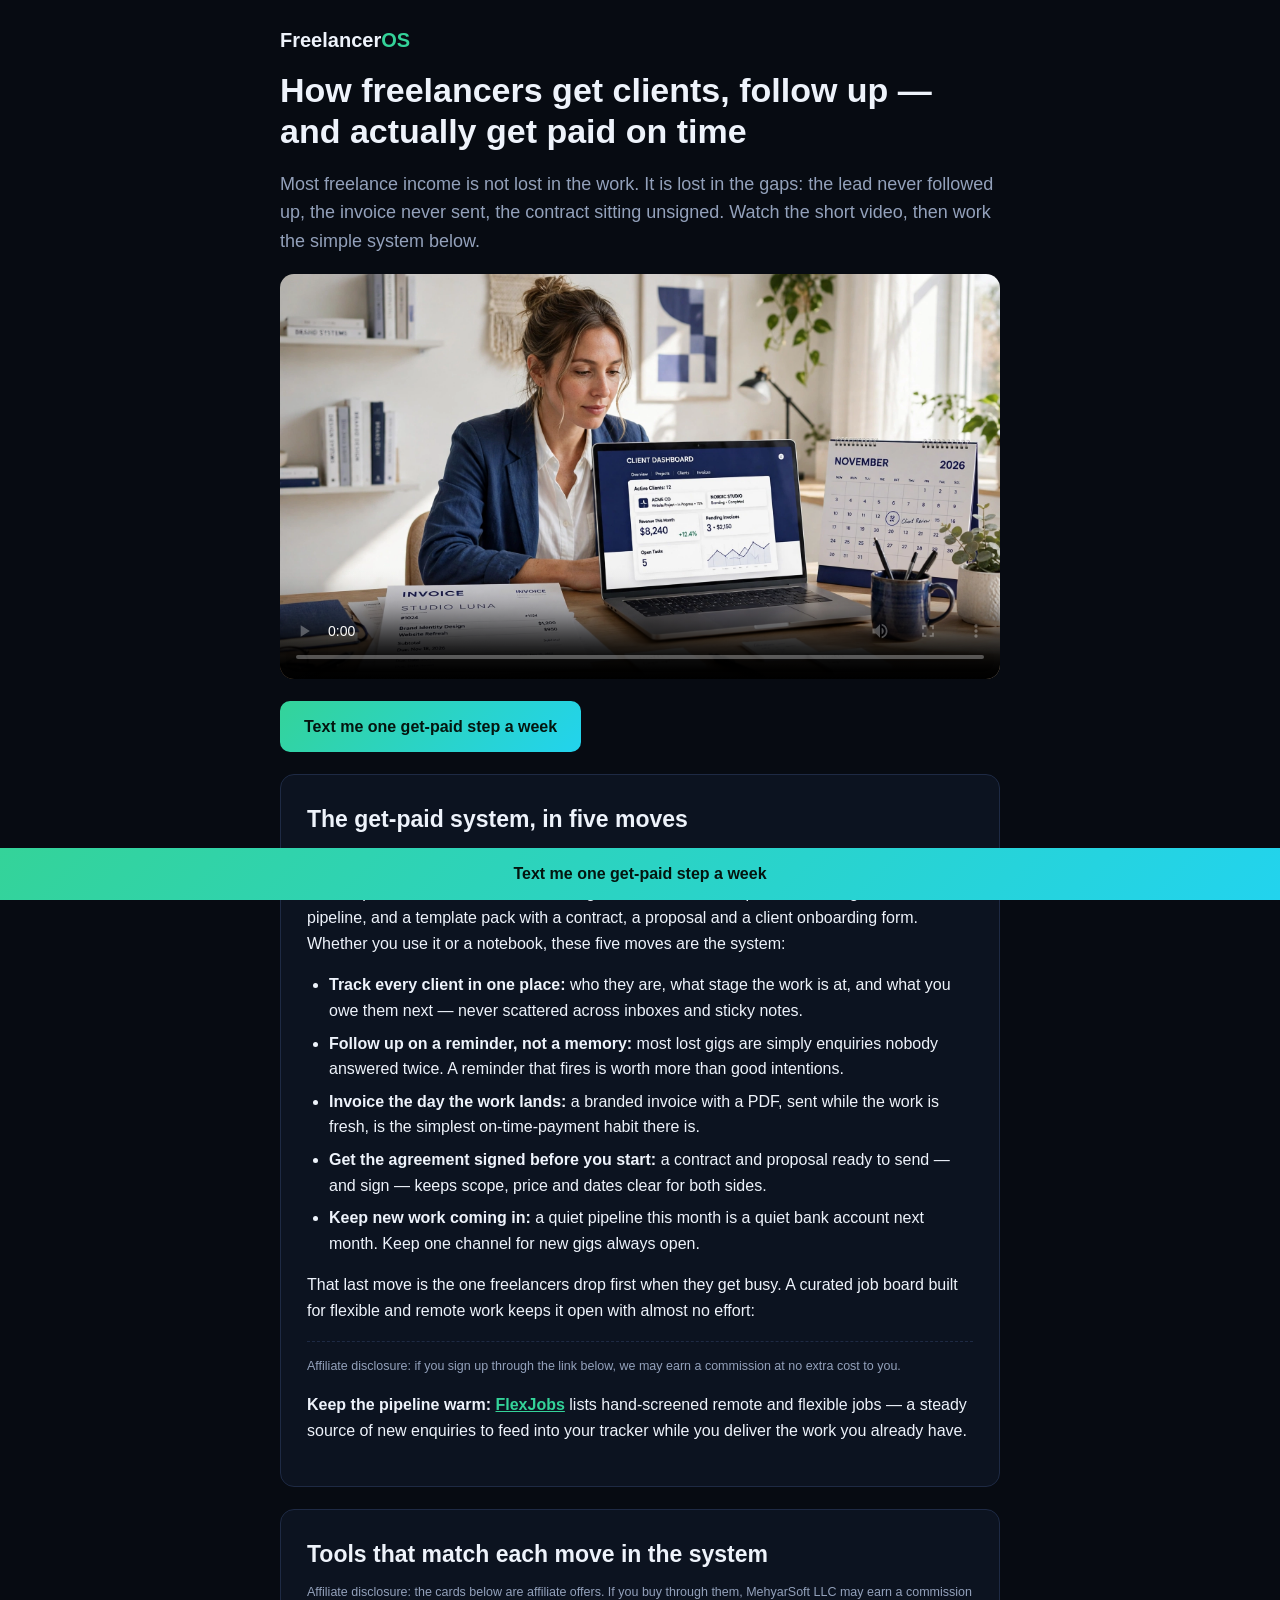
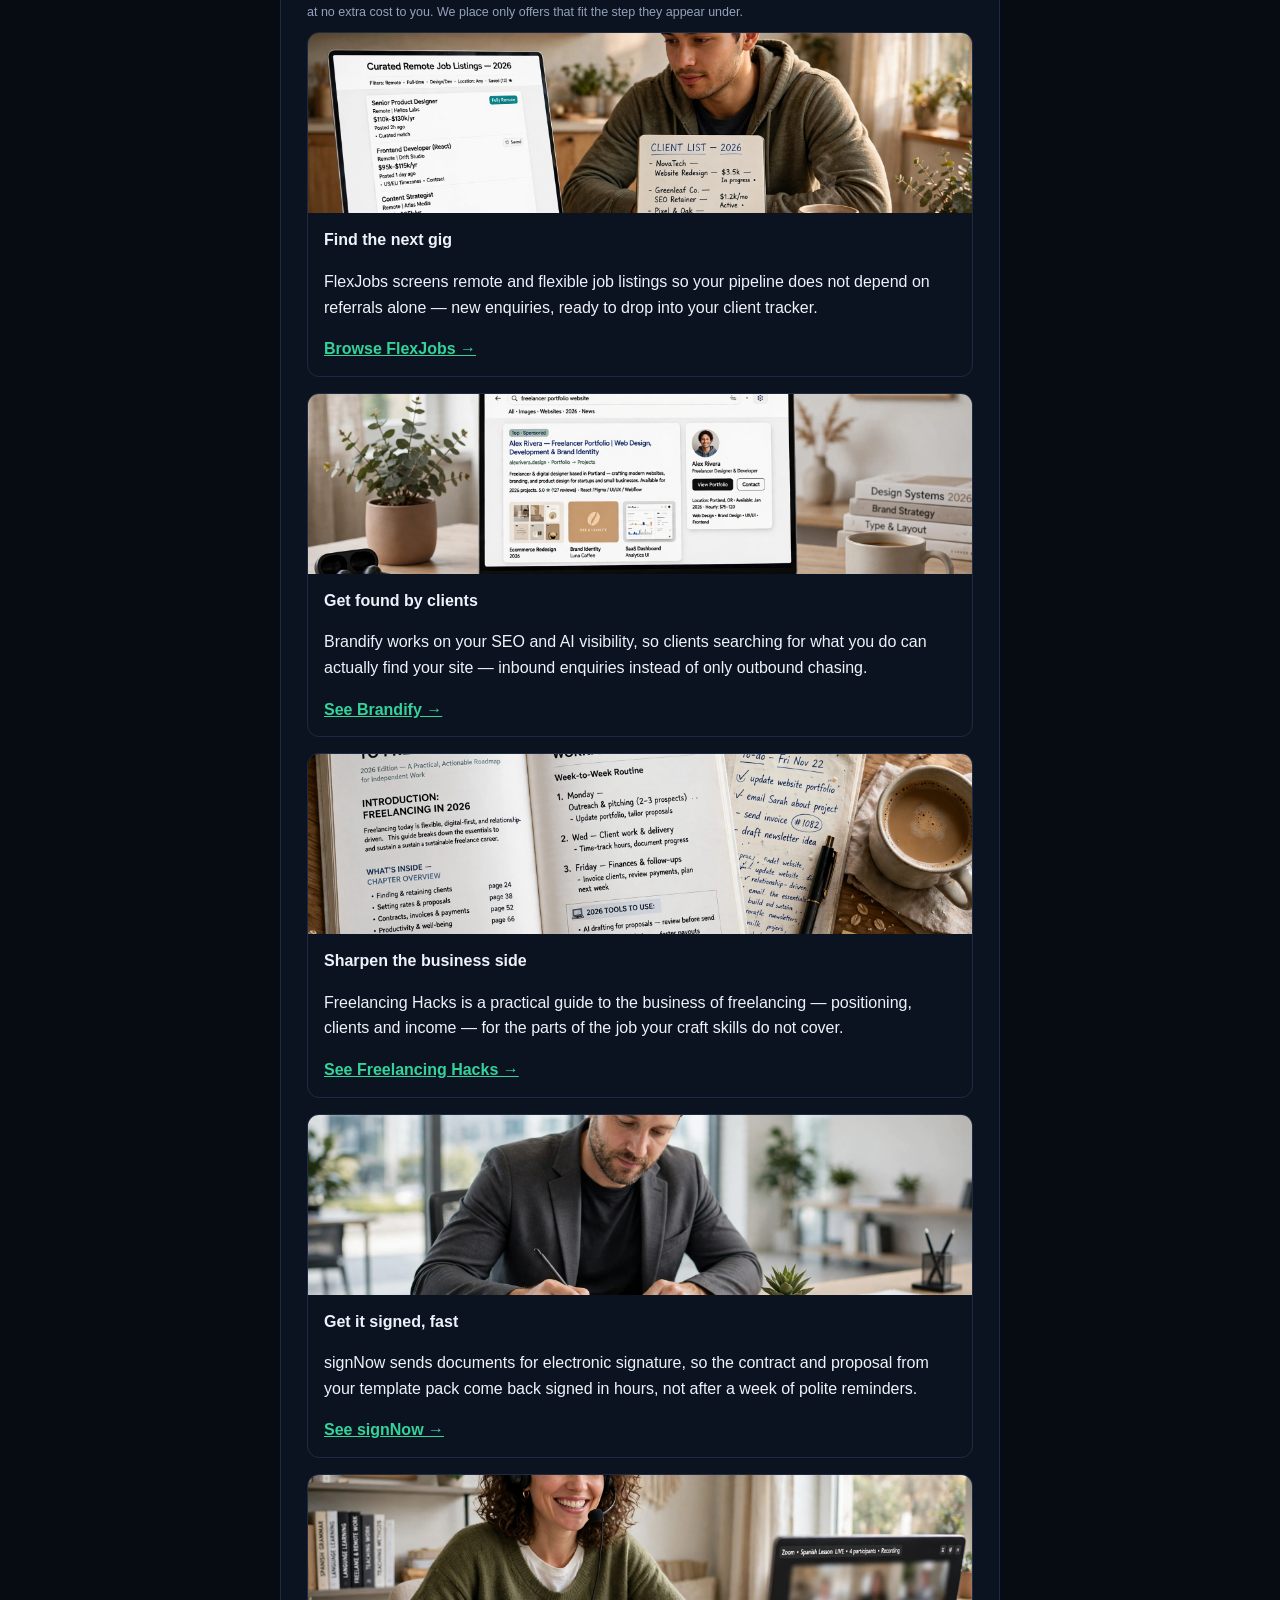
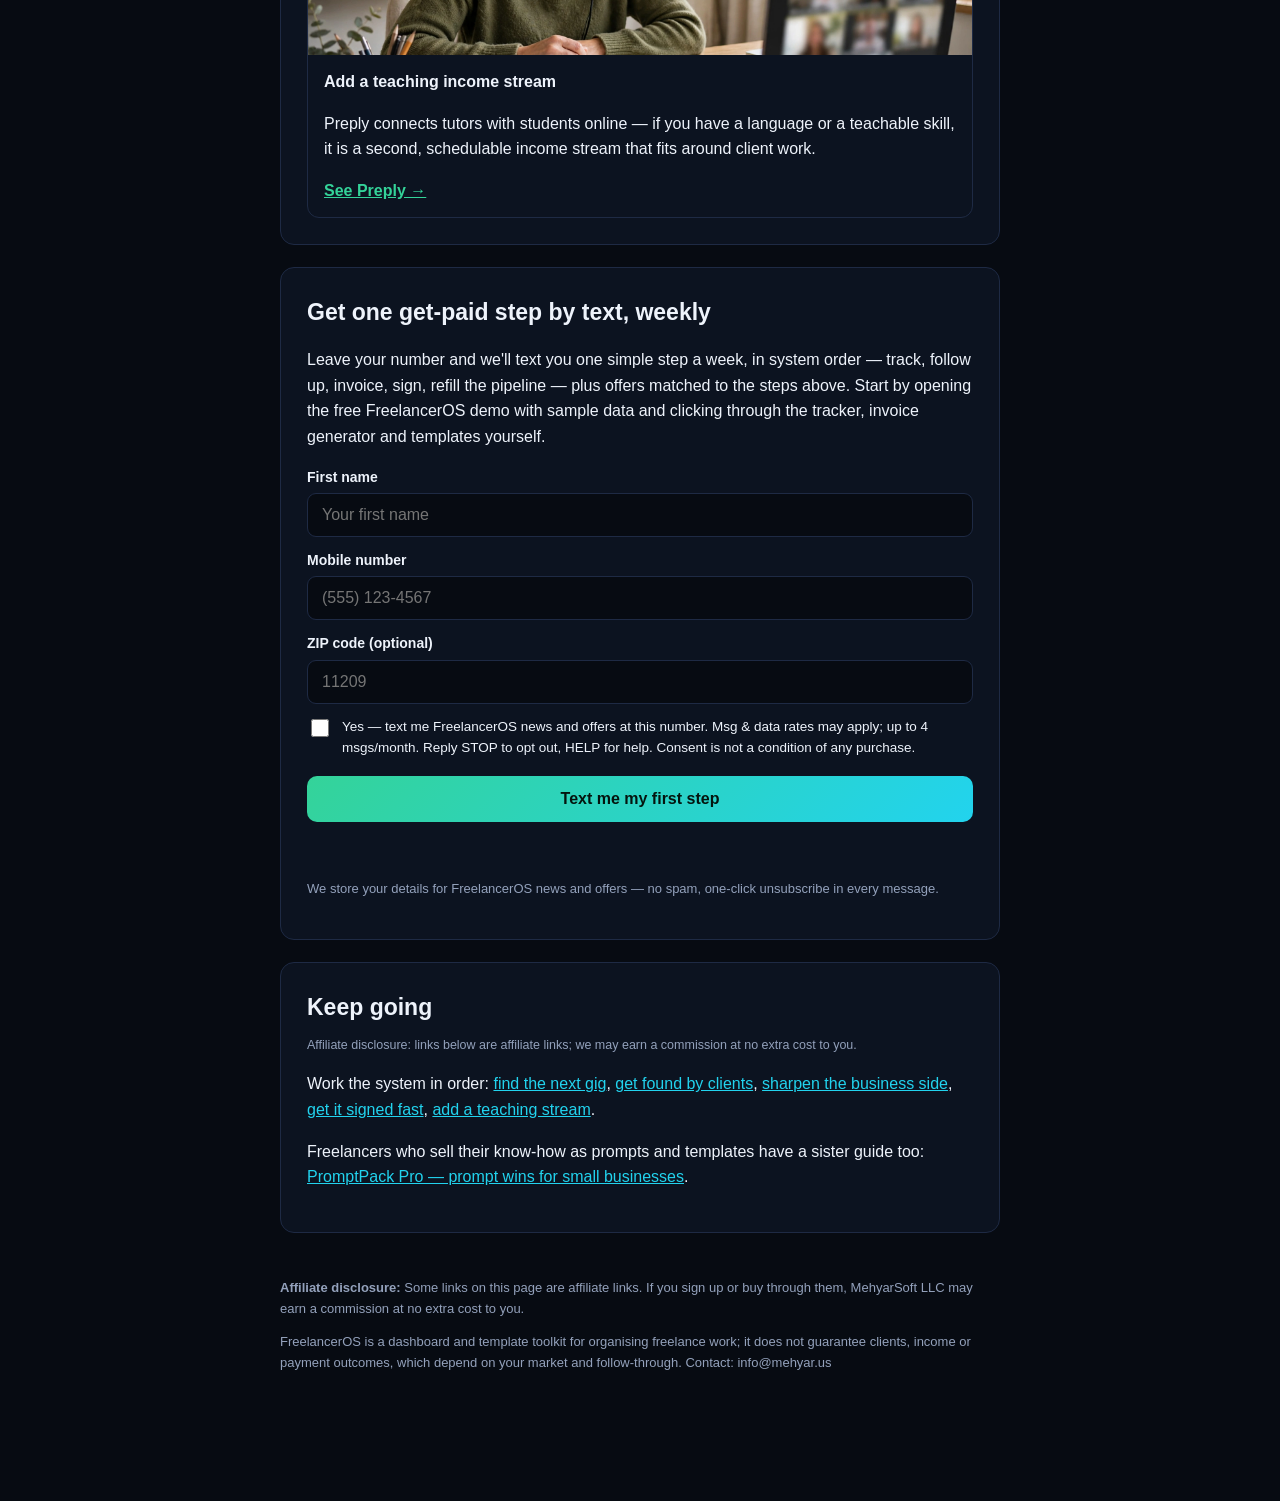
==== commit d8a695e7: "Hero cleanup (Mayor order via Affiliate): remove duplicated hero-img element. Product Chief 2026-11-" ====
--- a/get-paid/index.html
+++ b/get-paid/index.html
@@ -51,7 +51,6 @@
 <h1>How freelancers get clients, follow up — and actually get paid on time</h1>
 <p>Most freelance income is not lost in the work. It is lost in the gaps: the lead never followed up, the invoice never sent, the contract sitting unsigned. Watch the short video, then work the simple system below.</p>
 <video controls preload="metadata" poster="hero.webp" src="https://cdn.mehyar.us/freelanceros/get-paid.mp4"></video>
-<img class="hero-img" src="hero.webp" alt="A freelance designer in a bright home office checking a clean client dashboard on a laptop, invoices and a calendar beside her">
 <br><a class="cta" href="#text-signup">Text me one get-paid step a week</a>
 </div>
 
